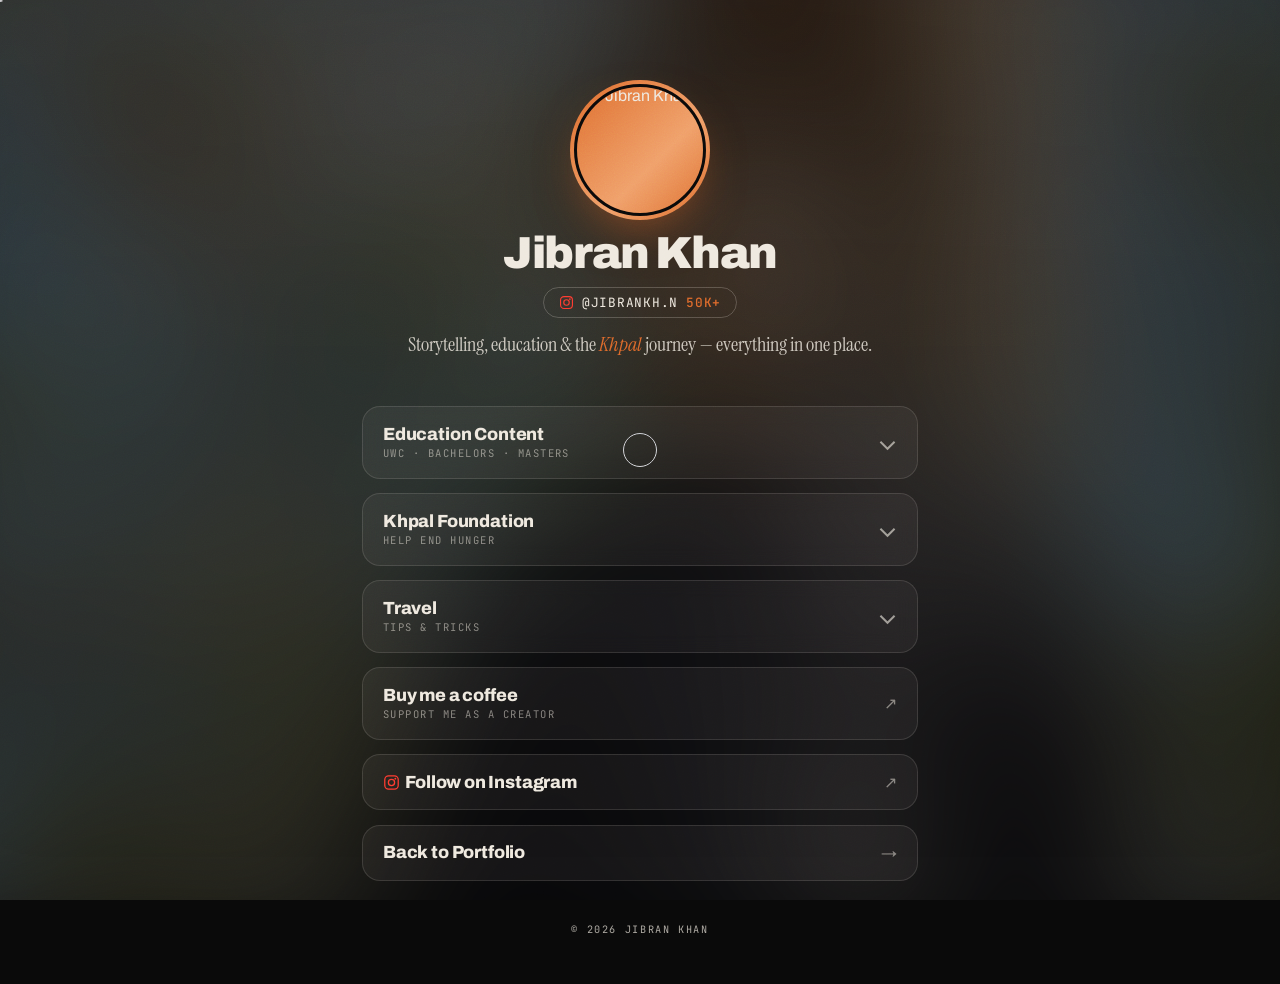
==== hub.html @ 325a93a3 "Revert education thumbnails to previous placeholder images" ====
<!DOCTYPE html>
<html lang="en">
<head>
  <meta charset="UTF-8" />
  <meta name="viewport" content="width=device-width, initial-scale=1.0" />
  <title>Jibran Khan — For Followers</title>
  <meta name="description" content="Jibran Khan — Education content, Khpal Foundation, travel & more. UWC, Road to Bachelors, Road to Masters." />
  <meta property="og:title" content="Jibran Khan — For Followers" />
  <meta property="og:description" content="Education guides, Khpal Foundation & travel — everything in one place." />
  <meta property="og:image" content="images/landing-jk.JPG" />
  <meta property="og:type" content="website" />

  <link rel="preconnect" href="https://fonts.googleapis.com" />
  <link rel="preconnect" href="https://fonts.gstatic.com" crossorigin />
  <link href="https://fonts.googleapis.com/css2?family=Archivo:ital,wght@0,400;0,600;0,800;0,900;1,400&family=Instrument+Serif:ital@0;1&family=JetBrains+Mono:wght@400;500&display=swap" rel="stylesheet" />
  <link rel="stylesheet" href="css/style.css" />
  <link rel="stylesheet" href="css/hub.css?v=5" />
  <script>document.documentElement.classList.add('js');</script>
</head>
<body class="hub-body">

  <!-- Cursor -->
  <div class="cursor" id="cursor"></div>
  <div class="cursor-dot" id="cursorDot"></div>

  <!-- Grain -->
  <div class="grain" aria-hidden="true"></div>

  <!-- SVG defs -->
  <svg width="0" height="0" style="position:absolute" aria-hidden="true">
    <symbol id="ig" viewBox="0 0 24 24">
      <rect x="2.5" y="2.5" width="19" height="19" rx="5.5" fill="none" stroke="currentColor" stroke-width="1.8"/>
      <circle cx="12" cy="12" r="4.4" fill="none" stroke="currentColor" stroke-width="1.8"/>
      <circle cx="17.4" cy="6.6" r="1.3" fill="currentColor"/>
    </symbol>
    <symbol id="play" viewBox="0 0 24 24"><path d="M8 5.5v13l11-6.5z" fill="currentColor"/></symbol>
  </svg>

  <main class="hub">
    <div class="hub__ambient" aria-hidden="true"><img src="images/bg-blur.jpg" alt="" /></div>

    <!-- Hero -->
    <header class="hub__hero">
      <div class="hub__avatar">
        <img src="images/landing-jk.JPG" alt="Jibran Khan" />
      </div>
      <h1 class="hub__name">Jibran Khan</h1>
      <a href="https://instagram.com/jibrankh.n" target="_blank" rel="noopener" class="hub__handle mono" data-cursor="hover">
        <svg class="ig-icon"><use href="#ig"/></svg><span>@jibrankh.n</span><em>50K+</em>
      </a>
      <p class="hub__bio">Storytelling, education &amp; the <em>Khpal</em> journey — everything in one place.</p>
    </header>

    <!-- Link stack -->
    <nav class="hub__stack">

      <!-- ===== Education content ===== -->
      <details class="drop">
        <summary class="drop__head" data-cursor="hover">
          <span class="drop__txt">
            <span class="drop__title">Education Content</span>
            <span class="drop__sub mono">UWC · BACHELORS · MASTERS</span>
          </span>
          <span class="drop__chev" aria-hidden="true"></span>
        </summary>
        <div class="drop__body drop__body--edu">

          <!-- UWC -->
          <section class="edu">
            <div class="edu__head">
              <h2 class="edu__title">UWC</h2>
              <span class="edu__meta mono">2 PARTS · GUIDES</span>
            </div>
            <div class="vidgrid">
              <div class="vidcell">
                <a class="vid" href="https://www.instagram.com/reel/DXOM32TDhwf/" target="_blank" rel="noopener" data-cursor="hover">
                  <img src="images/thumbnails/uwc-1.png" alt="UWC — Part 1" loading="lazy" />
                </a>
                <a class="guide" href="https://docs.google.com/document/d/1DecJHCchgfVJRYCox07flyQ7dnB9rNLbdMj5_YCPIu4/edit" target="_blank" rel="noopener" data-cursor="hover">Read the guide <i aria-hidden="true">↗</i></a>
              </div>
              <div class="vidcell">
                <a class="vid" href="https://www.instagram.com/reel/DXb5HH2jkbR/" target="_blank" rel="noopener" data-cursor="hover">
                  <img src="images/thumbnails/uwc-2.png" alt="UWC — Part 2" loading="lazy" />
                </a>
                <a class="guide" href="https://docs.google.com/document/d/1HOTCfNK-o3dv5gvA166Jd7Br1DoWOuJv-GvWo9TR99k/edit" target="_blank" rel="noopener" data-cursor="hover">Read the guide <i aria-hidden="true">↗</i></a>
              </div>
            </div>
          </section>

          <!-- Road to Bachelors -->
          <section class="edu">
            <div class="edu__head">
              <h2 class="edu__title">Road to Bachelors</h2>
              <a class="guide guide--btn" href="https://docs.google.com/document/d/1YKrkdeISDWRM8Yb64d8vW_jr6S1me3--5SgvgspIZs8/edit" target="_blank" rel="noopener" data-cursor="hover">Read the guide <i aria-hidden="true">↗</i></a>
            </div>
            <div class="vidgrid">
              <div class="vidcell">
                <a class="vid" href="https://www.instagram.com/reel/DW_dYzZkWQs/" target="_blank" rel="noopener" data-cursor="hover">
                  <img src="images/thumbnails/bachelors-1.png" alt="Road to Bachelors — Part 1" loading="lazy" />
                </a>
              </div>
              <div class="vidcell">
                <a class="vid" href="https://www.instagram.com/reel/DXCVBdkEdjG/" target="_blank" rel="noopener" data-cursor="hover">
                  <img src="images/thumbnails/bachelors-2.png" alt="Road to Bachelors — Part 2" loading="lazy" />
                </a>
              </div>
              <div class="vidcell">
                <a class="vid" href="https://www.instagram.com/reel/DXHC42WkQbp/" target="_blank" rel="noopener" data-cursor="hover">
                  <img src="images/thumbnails/bachelors-3.png" alt="Road to Bachelors — Part 3" loading="lazy" />
                </a>
              </div>
              <div class="vidcell">
                <a class="vid" href="https://www.instagram.com/reel/DXHd2uuicUk/" target="_blank" rel="noopener" data-cursor="hover">
                  <img src="images/thumbnails/bachelors-4.png" alt="Road to Bachelors — Part 4" loading="lazy" />
                </a>
              </div>
              <div class="vidcell">
                <a class="vid" href="https://www.instagram.com/reel/DXI2wbTEeXt/" target="_blank" rel="noopener" data-cursor="hover">
                  <img src="images/thumbnails/bachelors-5.png" alt="Road to Bachelors — Part 5" loading="lazy" />
                </a>
              </div>
            </div>
          </section>

          <!-- Road to Masters -->
          <section class="edu">
            <div class="edu__head">
              <h2 class="edu__title">Road to Masters</h2>
              <a class="guide guide--btn" href="https://docs.google.com/document/d/18kIe4hyveStu_sRpXbWLVpSFJSqjLRwXaGpQWWXiTBQ/edit" target="_blank" rel="noopener" data-cursor="hover">Read the guide <i aria-hidden="true">↗</i></a>
            </div>
            <div class="vidgrid">
              <div class="vidcell">
                <a class="vid" href="https://www.instagram.com/reel/DXMoRCDidHz/" target="_blank" rel="noopener" data-cursor="hover">
                  <img src="images/thumbnails/masters-1.png" alt="Road to Masters" loading="lazy" />
                </a>
              </div>
            </div>
          </section>

          <!-- Book a 1:1 (inside education) -->
          <a class="hub__flat hub__flat--book" href="https://calendly.com/jibranakhan" target="_blank" rel="noopener" data-cursor="hover">
            <span class="drop__txt">
              <span class="drop__title">Book a 1:1 call</span>
              <span class="drop__sub mono">STILL STUCK? GET PERSONAL HELP &amp; GUIDANCE</span>
            </span>
            <span class="link__arrow" aria-hidden="true">↗</span>
          </a>

        </div>
      </details>

      <!-- ===== Khpal Foundation ===== -->
      <details class="drop">
        <summary class="drop__head" data-cursor="hover">
          <span class="drop__txt">
            <span class="drop__title">Khpal Foundation</span>
            <span class="drop__sub mono">HELP END HUNGER</span>
          </span>
          <span class="drop__chev" aria-hidden="true"></span>
        </summary>
        <div class="drop__body">
          <p class="drop__note">Help support my cause to <em>end hunger</em>. Khpal Foundation is my non-profit working to put food on the table for families who need it most — every contribution goes further than you think.</p>
          <a class="cta" href="https://khpalfoundation.com/" target="_blank" rel="noopener" data-cursor="hover">
            <span>Support the cause — Donate</span><i aria-hidden="true">↗</i>
          </a>
        </div>
      </details>

      <!-- ===== Travel ===== -->
      <details class="drop">
        <summary class="drop__head" data-cursor="hover">
          <span class="drop__txt">
            <span class="drop__title">Travel</span>
            <span class="drop__sub mono">TIPS &amp; TRICKS</span>
          </span>
          <span class="drop__chev" aria-hidden="true"></span>
        </summary>
        <div class="drop__body">
          <p class="drop__note">My travel tips, tricks &amp; guides from <em>42 / 50</em> states and beyond — how I plan, pack and shoot on the road.</p>
          <a class="link link--soon" href="#" data-cursor="hover">
            <span class="link__t">Travel guides</span>
            <span class="link__d">Coming soon.</span>
            <span class="link__arrow" aria-hidden="true">↗</span>
          </a>
        </div>
      </details>

      <!-- ===== Buy me a coffee ===== -->
      <a class="hub__flat" href="https://buymeacoffee.com/jibranakhan" target="_blank" rel="noopener" data-cursor="hover">
        <span class="drop__txt">
          <span class="drop__title">Buy me a coffee</span>
          <span class="drop__sub mono">SUPPORT ME AS A CREATOR</span>
        </span>
        <span class="link__arrow" aria-hidden="true">↗</span>
      </a>

      <!-- Direct links -->
      <a class="hub__flat" href="https://instagram.com/jibrankh.n" target="_blank" rel="noopener" data-cursor="hover">
        <span class="drop__txt"><span class="drop__title"><svg class="ig-icon ig-icon--inline"><use href="#ig"/></svg> Follow on Instagram</span></span>
        <span class="link__arrow" aria-hidden="true">↗</span>
      </a>
      <a class="hub__flat" href="index.html" data-cursor="hover">
        <span class="drop__txt"><span class="drop__title">Back to Portfolio</span></span>
        <span class="link__arrow" aria-hidden="true">→</span>
      </a>
    </nav>

    <footer class="hub__foot">
      <span class="mono">© 2026 JIBRAN KHAN</span>
    </footer>
  </main>

  <script src="js/hub.js"></script>
</body>
</html>
---- css/style.css ----
/* ============================================================
   Jibran Khan — Editorial Cover (single screen)
   ============================================================ */

:root {
  --cream: #efe9df;
  --ink: #0d0d0d;
  --accent: #dd6a2b;
  --ig: #ff3b30;
  --ease: cubic-bezier(0.16, 1, 0.3, 1);
  --font-display: "Archivo", sans-serif;
  --font-serif: "Instrument Serif", serif;
  --font-mono: "JetBrains Mono", monospace;
}

*,
*::before,
*::after {
  box-sizing: border-box;
  margin: 0;
  padding: 0;
}

html {
  -webkit-font-smoothing: antialiased;
  scroll-behavior: smooth;
}

body {
  background: #0a0a0a;
  color: var(--cream);
  font-family: var(--font-display);
  overflow-x: hidden;
  cursor: none;
}
@media (hover: none) {
  body {
    cursor: auto;
  }
}

img {
  display: block;
}
a {
  color: inherit;
  text-decoration: none;
}
em {
  font-style: italic;
}

/* Instagram glyph */
.ig-icon {
  width: 1.05em;
  height: 1.05em;
  display: inline-block;
  vertical-align: -0.18em;
  color: var(--ig);
}

.mono {
  font-family: var(--font-mono);
  font-size: 0.64rem;
  letter-spacing: 0.16em;
  text-transform: uppercase;
  color: rgba(239, 233, 223, 0.72);
}

/* ================= Grain ================= */
.grain {
  position: fixed;
  inset: 0;
  z-index: 60;
  pointer-events: none;
  opacity: 0.32;
  mix-blend-mode: overlay;
  background-image: url("data:image/svg+xml,%3Csvg xmlns='http://www.w3.org/2000/svg' width='200' height='200'%3E%3Cfilter id='n'%3E%3CfeTurbulence type='fractalNoise' baseFrequency='0.9' numOctaves='3' stitchTiles='stitch'/%3E%3C/filter%3E%3Crect width='100%25' height='100%25' filter='url(%23n)' opacity='0.4'/%3E%3C/svg%3E");
}

/* ================= Cursor ================= */
.cursor,
.cursor-dot {
  position: fixed;
  top: 0;
  left: 0;
  z-index: 70;
  pointer-events: none;
  border-radius: 50%;
  mix-blend-mode: difference;
  transform: translate(-50%, -50%);
}
.cursor {
  width: 34px;
  height: 34px;
  border: 1px solid #fff;
  transition: width 0.35s var(--ease), height 0.35s var(--ease),
    background 0.35s var(--ease);
}
.cursor-dot {
  width: 5px;
  height: 5px;
  background: #fff;
}
.cursor.is-hover {
  width: 64px;
  height: 64px;
  background: #fff;
}
@media (hover: none) {
  .cursor,
  .cursor-dot {
    display: none;
  }
}

/* ================= Top bar ================= */
.topbar {
  position: fixed;
  top: 0;
  left: 0;
  width: 100%;
  z-index: 40;
  display: flex;
  align-items: center;
  justify-content: space-between;
  padding: 1.4rem clamp(1.2rem, 4vw, 3rem);
  color: #f6f1e8;
}
.topbar::before {
  content: "";
  position: absolute;
  inset: 0;
  z-index: -1;
  pointer-events: none;
  background: linear-gradient(180deg, rgba(0, 0, 0, 0.38), rgba(0, 0, 0, 0));
}
.topbar__logo {
  font-family: var(--font-display);
  font-weight: 900;
  font-size: 1.4rem;
  letter-spacing: -0.01em;
  display: flex;
  align-items: baseline;
}
.topbar__logo i {
  font-family: var(--font-mono);
  font-style: normal;
  font-size: 0.6rem;
  margin-left: 0.2rem;
}
.topbar__follow {
  display: flex;
  align-items: center;
  gap: 0.5rem;
  border: 1px solid rgba(255, 255, 255, 0.45);
  padding: 0.5rem 0.9rem;
  border-radius: 100px;
  font-size: 0.78rem;
  font-weight: 600;
}
.topbar__follow em {
  font-family: var(--font-mono);
  font-style: normal;
  font-size: 0.66rem;
  opacity: 0.75;
}

/* ================= Cover ================= */
.cover {
  position: relative;
  width: 100%;
  height: 100svh;
  overflow: hidden;
  background: #0a0a0a;
}

/* ambient blurred backdrop */
.cover__ambient {
  position: absolute;
  inset: 0;
  z-index: 0;
}
.cover__ambient img {
  width: 100%;
  height: 100%;
  object-fit: cover;
  object-position: 50% 40%;
  filter: blur(45px) brightness(0.42) saturate(1.15);
  transform: scale(1.25);
}
.cover__ambient::after {
  content: "";
  position: absolute;
  inset: 0;
  background: radial-gradient(
    ellipse at 50% 55%,
    transparent 30%,
    rgba(0, 0, 0, 0.55) 100%
  );
}

/* stage centers photo + cutout (identical aspect → perfect overlap) */
.cover__stage {
  position: absolute;
  inset: 0;
  z-index: 1;
}
/* scrim: darkens sky/ground behind the type so it stays legible */
.cover__stage::after {
  content: "";
  position: absolute;
  inset: 0;
  z-index: 1;
  pointer-events: none;
  background: linear-gradient(
    180deg,
    rgba(0, 0, 0, 0.34) 0%,
    rgba(0, 0, 0, 0.12) 24%,
    transparent 46%,
    transparent 60%,
    rgba(0, 0, 0, 0.2) 80%,
    rgba(0, 0, 0, 0.42) 100%
  );
}

.cover__photo,
.cover__cutout {
  position: absolute;
  top: 50%;
  left: 50%;
  transform: translate(-50%, -50%);
  height: 100%;
  width: auto;
  max-width: none;
  user-select: none;
  -webkit-user-drag: none;
}
.cover__photo {
  z-index: 1;
  box-shadow: 0 30px 90px -20px rgba(0, 0, 0, 0.7);
}
.cover__cutout {
  z-index: 3;
  pointer-events: none;
  filter: drop-shadow(0 24px 40px rgba(0, 0, 0, 0.5)) contrast(1.03);
}

/* --- Cover entrance: CURTAIN reveal + letter rise (JS-gated).
   Without JS the cover just shows statically. --- */
.js .cover__stage {
  opacity: 0;
}
.cover-in .cover__stage {
  opacity: 1;
}
.cover-in .cover__photo {
  animation: curPhoto 1.6s cubic-bezier(0.16, 1, 0.3, 1) both;
}
@keyframes curPhoto {
  from {
    transform: translate(-50%, -50%) scale(1.15);
  }
  to {
    transform: translate(-50%, -50%) scale(1);
  }
}

/* curtain panels split open */
.cover-curtain {
  position: fixed;
  inset: 0;
  z-index: 55;
  pointer-events: none;
  opacity: 0;
}
.cover-curtain::before,
.cover-curtain::after {
  content: "";
  position: absolute;
  left: 0;
  width: 100%;
  height: 50.5%;
  background: var(--ink);
}
.cover-curtain::before {
  top: 0;
}
.cover-curtain::after {
  bottom: 0;
}
.cover-in .cover-curtain {
  opacity: 1;
}
.cover-in .cover-curtain::before {
  animation: curUp 1.05s cubic-bezier(0.76, 0, 0.24, 1) both 0.1s;
}
.cover-in .cover-curtain::after {
  animation: curDown 1.05s cubic-bezier(0.76, 0, 0.24, 1) both 0.1s;
}
@keyframes curUp {
  to {
    transform: translateY(-101%);
  }
}
@keyframes curDown {
  to {
    transform: translateY(101%);
  }
}

/* name sits BETWEEN photo and cutout → person occludes it */
.cover__name {
  position: absolute;
  inset: 0;
  z-index: 2;
  pointer-events: none;
  text-align: center;
  font-family: var(--font-display);
  font-weight: 900;
  text-transform: uppercase;
  letter-spacing: -0.03em;
  line-height: 0.8;
  color: var(--cream);
}
.cover__name-top,
.cover__name-bottom {
  position: absolute;
  left: 50%;
  transform: translateX(-50%);
  width: 130vw;
  display: block;
}
.cover__name-top {
  top: 14%;
}
.cover__name-bottom {
  bottom: 5%;
}
.cover__word {
  display: block;
  font-size: clamp(4.5rem, 20.5vw, 21rem);
  color: #f6f1e8;
}
/* letters (split by JS) rise from a mask during the entrance */
.cover__word .ltr {
  display: inline-block;
  white-space: pre;
  will-change: transform;
}
.cover-in .cover__word {
  overflow: hidden;
  padding: 0.04em 0;
}
.cover-in .cover__word .ltr {
  transform: translateY(120%);
  animation: ltrRise 0.85s cubic-bezier(0.19, 1, 0.22, 1) both;
}
@keyframes ltrRise {
  to {
    transform: translateY(0);
  }
}

/* corner metadata */
.meta {
  position: absolute;
  z-index: 5;
  display: flex;
  flex-direction: column;
  gap: 0.2rem;
  animation: fadeIn 1.2s var(--ease) both;
  animation-delay: 2.1s;
}
.meta--tl {
  top: 5.2rem;
  left: clamp(1.2rem, 4vw, 3rem);
}
.meta--tr {
  top: 5.2rem;
  right: clamp(1.2rem, 4vw, 3rem);
  text-align: right;
}
.meta--bl {
  bottom: 1.8rem;
  left: clamp(1.2rem, 4vw, 3rem);
}
.meta--br {
  bottom: 1.8rem;
  right: clamp(1.2rem, 4vw, 3rem);
  text-align: right;
}
@keyframes fadeIn {
  from {
    opacity: 0;
  }
  to {
    opacity: 1;
  }
}

.meta__ig {
  display: inline-flex;
  align-items: center;
  gap: 0.45rem;
  color: rgba(239, 233, 223, 0.85);
}
.meta__ig .ig-icon {
  width: 0.95rem;
  height: 0.95rem;
}
.meta__ig:hover {
  color: #fff;
}

/* scroll cue */
.cover__scroll {
  position: absolute;
  z-index: 6;
  bottom: 1.6rem;
  left: 50%;
  transform: translateX(-50%);
  display: flex;
  flex-direction: column;
  align-items: center;
  gap: 0.5rem;
  color: var(--cream);
  animation: fadeIn 1.2s var(--ease) both;
  animation-delay: 2.3s;
}
.cover__scroll i {
  width: 1px;
  height: 32px;
  background: rgba(239, 233, 223, 0.6);
  position: relative;
  overflow: hidden;
}
.cover__scroll i::after {
  content: "";
  position: absolute;
  inset: 0;
  background: var(--cream);
  animation: scrollCue 1.8s var(--ease) infinite;
}
@keyframes scrollCue {
  0% {
    transform: translateY(-100%);
  }
  50%,
  100% {
    transform: translateY(100%);
  }
}

/* segmented pill → follower hub */
.hubpill {
  position: absolute;
  z-index: 6;
  bottom: 5.4rem;
  left: 50%;
  transform: translateX(-50%);
  display: inline-flex;
  align-items: stretch;
  padding: 5px;
  gap: 5px;
  border-radius: 999px;
  background: rgba(13, 13, 13, 0.4);
  border: 1px solid rgba(239, 233, 223, 0.16);
  backdrop-filter: blur(14px);
  -webkit-backdrop-filter: blur(14px);
  box-shadow: 0 18px 40px -16px rgba(0, 0, 0, 0.7);
  color: var(--cream);
  animation: fadeIn 1.2s var(--ease) both;
  animation-delay: 2.1s;
  white-space: nowrap;
}
.hubpill__seg {
  display: inline-flex;
  align-items: center;
  gap: 0.5rem;
  padding: 0.55rem 1.05rem;
  border-radius: 999px;
  font-size: 0.82rem;
  letter-spacing: 0.02em;
}
.hubpill__seg--label {
  color: rgba(239, 233, 223, 0.62);
  font-size: 0.68rem;
  letter-spacing: 0.14em;
}
.hubpill__seg--cta {
  background: var(--accent);
  color: #120a05;
  font-family: var(--font-display);
  font-weight: 800;
  transition: background 0.3s var(--ease), transform 0.3s var(--ease);
}
.hubpill__seg--cta i {
  font-style: normal;
  font-size: 0.95em;
  transition: transform 0.3s var(--ease);
}
.hubpill:hover .hubpill__seg--cta {
  background: #eb7d3d;
}
.hubpill:hover .hubpill__seg--cta i {
  transform: translate(2px, -2px);
}
@media (max-width: 520px) {
  .hubpill {
    bottom: 5rem;
  }
  .hubpill__seg--label {
    display: none;
  }
}

/* ================= Below-fold: light editorial ================= */
.pillars,
.gallery,
.brands {
  background: var(--cream);
  color: var(--ink);
}

/* Content pillars */
.pillars {
  padding: clamp(4rem, 10vw, 8rem) clamp(1.2rem, 4vw, 3rem)
    clamp(2rem, 5vw, 4rem);
}
.pillars__label {
  margin-bottom: 1.5rem;
}
.pillars__label .mono {
  color: #6b6459;
}
.pillars__list {
  list-style: none;
}
.pillars__list li {
  display: grid;
  grid-template-columns: auto 1fr auto;
  align-items: center;
  gap: 1.5rem;
  padding: clamp(1.1rem, 3vw, 2.2rem) 0;
  border-top: 1px solid rgba(13, 13, 13, 0.14);
  position: relative;
  transition: padding-left 0.5s var(--ease);
  overflow: hidden;
}
.pillars__list li:last-child {
  border-bottom: 1px solid rgba(13, 13, 13, 0.14);
}
.pillars__list li::before {
  content: "";
  position: absolute;
  inset: 0;
  background: var(--ink);
  transform: scaleY(0);
  transform-origin: bottom;
  transition: transform 0.5s var(--ease);
  z-index: 0;
}
.pillars__list li > * {
  position: relative;
  z-index: 1;
  transition: color 0.4s var(--ease);
}
.p-idx {
  color: #6b6459;
}
.p-name {
  font-family: var(--font-display);
  font-weight: 900;
  text-transform: uppercase;
  font-size: clamp(1.8rem, 6vw, 4.2rem);
  line-height: 1;
  letter-spacing: -0.02em;
}
.p-desc {
  text-align: right;
  color: #6b6459;
}
.pillars__list li:hover {
  padding-left: 1.4rem;
}
.pillars__list li:hover::before {
  transform: scaleY(1);
}
.pillars__list li:hover > * {
  color: var(--cream);
}
@media (max-width: 620px) {
  .pillars__list li {
    grid-template-columns: auto 1fr;
  }
  .p-desc {
    display: none;
  }
}

/* ticker */
.ticker {
  background: var(--ink);
  color: var(--cream);
  overflow: hidden;
  padding: 1rem 0;
  border-top: 1px solid rgba(239, 233, 223, 0.1);
}
.ticker__track {
  display: flex;
  width: max-content;
  will-change: transform;
}
.ticker__track span {
  font-family: var(--font-display);
  font-weight: 900;
  text-transform: uppercase;
  font-size: clamp(1.6rem, 4vw, 3rem);
  white-space: nowrap;
  padding-right: 0.5rem;
  letter-spacing: -0.01em;
}
.ticker__track b {
  color: var(--accent);
  font-weight: 400;
  padding: 0 0.4rem;
}

/* 3D tornado card stream */
.stream {
  position: relative;
  height: 120vh;
  background: radial-gradient(
    ellipse at 50% 35%,
    #1b1a17 0%,
    #0d0d0d 60%,
    #080808 100%
  );
}
.stream__pin {
  position: sticky;
  top: 0;
  height: 100vh;
  overflow: hidden;
}
.stream__head {
  position: absolute;
  top: clamp(4.5rem, 9vw, 7rem);
  left: clamp(1.2rem, 4vw, 3rem);
  z-index: 3;
  display: flex;
  flex-direction: column;
  gap: 0.8rem;
}
.stream__head .mono {
  color: rgba(239, 233, 223, 0.6);
}
.stream__title {
  font-family: var(--font-display);
  font-weight: 900;
  text-transform: uppercase;
  color: var(--cream);
  font-size: clamp(2.4rem, 7vw, 6rem);
  line-height: 0.9;
  letter-spacing: -0.02em;
}
.stream__title em {
  font-family: var(--font-serif);
  font-weight: 400;
  text-transform: none;
  color: var(--accent);
}

.stream__scene {
  position: absolute;
  inset: 0;
  perspective: 1500px;
  perspective-origin: 50% 46%;
  display: grid;
  place-items: center;
}
.stream__helix {
  position: relative;
  width: 0;
  height: 0;
  transform-style: preserve-3d;
  transform: rotateX(-7deg);
  will-change: transform;
}
.stream__card {
  position: absolute;
  width: 184px;
  height: 248px;
  margin: -124px 0 0 -92px;
  border-radius: 5px;
  overflow: hidden;
  transform-style: preserve-3d;
  backface-visibility: hidden;
  box-shadow: 0 30px 60px rgba(0, 0, 0, 0.55);
  will-change: transform, opacity;
  border: 1px solid rgba(255, 255, 255, 0.08);
}
.stream__card {
  text-decoration: none;
  cursor: none;
}
.stream__card img {
  width: 100%;
  height: 100%;
  object-fit: cover;
  pointer-events: none;
}
.stream__card::after {
  content: "";
  position: absolute;
  inset: 0;
  background: linear-gradient(
    180deg,
    rgba(0, 0, 0, 0) 55%,
    rgba(0, 0, 0, 0.35) 100%
  );
}

/* play badge on reel cards → links to Instagram */
.stream__play {
  position: absolute;
  top: 50%;
  left: 50%;
  transform: translate(-50%, -50%) scale(0.92);
  width: 52px;
  height: 52px;
  border-radius: 50%;
  display: grid;
  place-items: center;
  z-index: 2;
  background: rgba(0, 0, 0, 0.4);
  border: 1px solid rgba(255, 255, 255, 0.7);
  color: #fff;
  font-size: 0.95rem;
  padding-left: 3px;
  backdrop-filter: blur(3px);
  transition: background 0.35s var(--ease), transform 0.35s var(--ease),
    color 0.35s var(--ease), border-color 0.35s var(--ease);
}
.stream__card--reel:hover .stream__play {
  background: var(--accent);
  border-color: var(--accent);
  color: #111;
  transform: translate(-50%, -50%) scale(1.1);
}
.stream__card--reel::before {
  content: "REEL";
  position: absolute;
  top: 8px;
  left: 8px;
  z-index: 2;
  font-family: var(--font-mono);
  font-size: 0.5rem;
  letter-spacing: 0.12em;
  color: #fff;
  background: rgba(0, 0, 0, 0.45);
  padding: 0.18rem 0.35rem;
  border-radius: 3px;
}

.stream__hint {
  position: absolute;
  bottom: 1.8rem;
  left: 50%;
  transform: translateX(-50%);
  z-index: 3;
  color: rgba(239, 233, 223, 0.55);
  text-align: center;
}

@media (max-width: 640px) {
  .stream__card {
    width: 132px;
    height: 178px;
    margin: -89px 0 0 -66px;
  }
  .stream__title {
    font-size: clamp(2rem, 10vw, 3rem);
  }
}

/* stats */
.stats {
  background: var(--cream);
  color: var(--ink);
  text-align: center;
  padding: clamp(4rem, 9vw, 7rem) clamp(1.2rem, 4vw, 3rem);
}
.stats__loc {
  display: inline-flex;
  align-items: center;
  gap: 1rem;
  margin-bottom: 2.6rem;
}
.pin {
  width: 54px;
  height: 54px;
  background: var(--accent);
  flex: none;
  border-radius: 50% 50% 50% 0;
  transform: translateY(0) rotate(-45deg);
  display: grid;
  place-items: center;
  box-shadow: 0 14px 26px -6px rgba(221, 106, 43, 0.55);
  animation: pinBob 2.6s ease-in-out infinite;
}
.pin span {
  transform: rotate(45deg);
  font-size: 1.55rem;
  line-height: 1;
}
@keyframes pinBob {
  0%,
  100% {
    transform: translateY(0) rotate(-45deg);
  }
  50% {
    transform: translateY(-9px) rotate(-45deg);
  }
}
.stats__loc-txt {
  text-align: left;
  display: flex;
  flex-direction: column;
  gap: 0.1rem;
}
.stats__loc-txt .mono {
  color: #6b6459;
}
.stats__loc-txt strong {
  font-family: var(--font-display);
  font-weight: 800;
  font-size: 1.35rem;
  letter-spacing: -0.01em;
}
.stats__label {
  display: block;
  color: #6b6459 !important;
  margin-bottom: 2.2rem;
}
.stats__grid {
  display: grid;
  grid-template-columns: repeat(4, 1fr);
  gap: 1.5rem;
  max-width: 1100px;
  margin: 0 auto;
}
.stat__num {
  font-family: var(--font-display);
  font-weight: 900;
  letter-spacing: -0.02em;
  font-size: clamp(2.4rem, 6vw, 5rem);
  line-height: 0.9;
}
.stat__cap {
  color: #6b6459;
  margin-top: 0.6rem;
}
@media (max-width: 700px) {
  .stats__grid {
    grid-template-columns: 1fr 1fr;
    gap: 2.4rem 1rem;
  }
}

/* ===== Audience / Demographics ===== */
.demo {
  background: var(--cream);
  color: var(--ink);
  padding: 0 clamp(1.2rem, 4vw, 3rem) clamp(4rem, 9vw, 7rem);
  text-align: center;
}
.demo__label {
  display: block;
  color: #6b6459 !important;
  margin-bottom: 0.9rem;
}
.demo__title {
  font-family: var(--font-display);
  font-weight: 900;
  letter-spacing: -0.03em;
  font-size: clamp(2.2rem, 6vw, 4rem);
  line-height: 0.95;
  margin-bottom: clamp(2.4rem, 5vw, 3.4rem);
}
.demo__title em {
  font-family: var(--font-serif);
  font-style: italic;
  font-weight: 400;
  color: var(--accent);
}
.demo__grid {
  display: grid;
  grid-template-columns: repeat(3, 1fr);
  gap: 1.4rem;
  max-width: 1100px;
  margin: 0 auto;
  text-align: left;
}
.demo__card {
  background: rgba(13, 13, 13, 0.03);
  border: 1px solid rgba(13, 13, 13, 0.1);
  border-radius: 18px;
  padding: clamp(1.4rem, 2.4vw, 2rem);
  display: flex;
  flex-direction: column;
  gap: 1.4rem;
}
.demo__k {
  color: #6b6459;
  font-size: 0.72rem;
  letter-spacing: 0.12em;
}

/* gender split */
.split {
  display: flex;
  flex-direction: column;
  gap: 1rem;
  justify-content: center;
  flex: 1;
}
.split__bar {
  display: flex;
  height: 16px;
  border-radius: 999px;
  overflow: hidden;
  background: rgba(13, 13, 13, 0.08);
}
.split__seg {
  height: 100%;
  width: 0;
  transition: width 1.1s var(--ease);
}
.reveal.in .split__seg {
  width: var(--w);
}
.split__seg--men {
  background: var(--accent);
}
.split__seg--women {
  background: var(--ink);
}
.split__legend {
  display: flex;
  flex-wrap: wrap;
  gap: 0.4rem 1.4rem;
  font-family: var(--font-display);
  font-weight: 600;
  font-size: 0.95rem;
}
.split__item {
  display: inline-flex;
  align-items: center;
  gap: 0.5rem;
}
.split__item b {
  font-weight: 800;
}
.dot {
  width: 11px;
  height: 11px;
  border-radius: 50%;
  flex: none;
}
.dot--men {
  background: var(--accent);
}
.dot--women {
  background: var(--ink);
}

/* age ranges */
.ages {
  list-style: none;
  display: flex;
  flex-direction: column;
  gap: 1.05rem;
  flex: 1;
  justify-content: center;
}
.ages__row {
  display: grid;
  grid-template-columns: 46px 1fr auto;
  align-items: center;
  gap: 0.7rem;
}
.ages__lab {
  font-family: var(--font-display);
  font-weight: 700;
  font-size: 0.9rem;
}
.ages__track {
  height: 9px;
  border-radius: 999px;
  background: rgba(13, 13, 13, 0.08);
  overflow: hidden;
}
.ages__fill {
  display: block;
  height: 100%;
  width: 0;
  background: var(--accent);
  border-radius: 999px;
  transition: width 1.1s var(--ease);
}
.reveal.in .ages__fill {
  width: var(--v);
}
.ages__pct {
  font-size: 0.78rem;
  color: #6b6459;
}

/* top countries */
.geo {
  list-style: none;
  display: flex;
  flex-direction: column;
  flex: 1;
  justify-content: center;
}
.geo__row {
  display: flex;
  align-items: center;
  gap: 0.85rem;
  padding: 0.75rem 0;
  border-bottom: 1px solid rgba(13, 13, 13, 0.09);
}
.geo__row:last-child {
  border-bottom: 0;
}
.geo__flag {
  font-size: 1.5rem;
  line-height: 1;
}
.geo__name {
  font-family: var(--font-display);
  font-weight: 700;
  font-size: 1.05rem;
  flex: 1;
}
.geo__rank {
  font-size: 0.75rem;
  color: #6b6459;
}
@media (max-width: 860px) {
  .demo__grid {
    grid-template-columns: 1fr;
    max-width: 460px;
  }
}

/* brands */
.brands {
  padding: clamp(3.5rem, 8vw, 6rem) clamp(1.2rem, 4vw, 3rem);
  border-top: 1px solid rgba(13, 13, 13, 0.12);
  text-align: center;
}
.brands__label {
  color: #6b6459 !important;
}
.brands__marquee {
  overflow: hidden;
  width: 100%;
  margin: 1.8rem 0 1.4rem;
  -webkit-mask-image: linear-gradient(
    90deg,
    transparent,
    #000 9%,
    #000 91%,
    transparent
  );
  mask-image: linear-gradient(
    90deg,
    transparent,
    #000 9%,
    #000 91%,
    transparent
  );
}
.brands__track {
  display: inline-flex;
  white-space: nowrap;
  will-change: transform;
  animation: brandScroll 20s linear infinite;
}
.brands__set {
  display: inline-flex;
  align-items: center;
  gap: clamp(1rem, 3vw, 2.2rem);
  padding-right: clamp(1rem, 3vw, 2.2rem);
}
@keyframes brandScroll {
  to {
    transform: translateX(-50%);
  }
}
.brand {
  font-family: var(--font-display);
  font-weight: 800;
  letter-spacing: -0.01em;
  font-size: clamp(1.6rem, 3.6vw, 2.8rem);
  color: var(--ink);
  white-space: nowrap;
}
.brand-dot {
  color: var(--accent);
  font-size: clamp(0.8rem, 1.4vw, 1.1rem);
}
.brands__note {
  max-width: 40ch;
  margin: 0 auto;
  color: #4a463e;
  font-size: 1.05rem;
  line-height: 1.55;
}

/* footer */
.foot {
  background: var(--ink);
  color: var(--cream);
  text-align: center;
  padding: clamp(4rem, 10vw, 9rem) clamp(1.2rem, 4vw, 3rem) 2rem;
}
.foot__label {
  color: rgba(239, 233, 223, 0.5) !important;
}
.foot__mail {
  display: inline-block;
  margin: 1.6rem 0 3.5rem;
}
.foot__mail span {
  display: block;
  font-family: var(--font-display);
  font-weight: 900;
  text-transform: uppercase;
  font-size: clamp(2.3rem, 8.5vw, 7rem);
  line-height: 0.9;
  letter-spacing: -0.02em;
}
.foot__mail span em {
  font-family: var(--font-serif);
  font-weight: 400;
  text-transform: none;
  color: var(--accent);
}
.foot__row {
  display: flex;
  align-items: center;
  justify-content: center;
  flex-wrap: wrap;
  gap: 0.55rem 1.1rem;
  padding: 1.8rem 0;
  border-top: 1px solid rgba(239, 233, 223, 0.15);
}
.foot__reach {
  color: var(--accent) !important;
  font-weight: 500;
}
.foot__sep {
  color: rgba(239, 233, 223, 0.35);
}
.foot__row a {
  font-size: 1.05rem;
  font-weight: 600;
  color: var(--cream);
}
.foot__row a:hover {
  color: var(--accent);
}
.foot__ig {
  display: inline-flex;
  align-items: center;
  gap: 0.5rem;
}
.foot__base {
  display: flex;
  justify-content: space-between;
  flex-wrap: wrap;
  gap: 0.5rem;
  padding-top: 1.5rem;
}
.foot__base .mono {
  color: rgba(239, 233, 223, 0.5);
}
.foot__tags {
  color: rgba(239, 233, 223, 0.9) !important;
}

/* collaborate seal: rotating ring + handshake */
.seal {
  position: relative;
  width: 150px;
  height: 150px;
  margin: 1.5rem auto 3rem;
  color: var(--cream);
}
.seal__ring {
  position: absolute;
  inset: 0;
  width: 100%;
  height: 100%;
  animation: sealSpin 18s linear infinite;
}
.seal__ring text {
  font-family: var(--font-mono);
  font-size: 9px;
  letter-spacing: 2px;
  fill: rgba(239, 233, 223, 0.75);
  text-transform: uppercase;
}
.seal__hand {
  position: absolute;
  top: 50%;
  left: 50%;
  width: 46px;
  height: 46px;
  transform: translate(-50%, -50%);
  color: var(--accent);
}
@keyframes sealSpin {
  to {
    transform: rotate(360deg);
  }
}

/* reveal */
.reveal {
  opacity: 0;
  transform: translateY(38px);
  transition: opacity 1s var(--ease), transform 1s var(--ease);
}
.reveal.in {
  opacity: 1;
  transform: none;
}

@media (max-width: 620px) {
  .meta--tl,
  .meta--tr {
    top: 4.6rem;
  }
  .meta .mono {
    font-size: 0.56rem;
  }
  /* On narrow screens the subject fills the width and hides the name,
     so bring the name in front and enlarge it for a bold, readable cover. */
  .cover__name {
    z-index: auto;
  } /* let the words interleave with the photo */
  .cover__photo,
  .cover__cutout {
    left: 41%;
  } /* nudge the subject to the left */
  .cover__name-top,
  .cover__name-bottom {
    width: 100vw;
  } /* keep full word on screen */
  .cover__name-top {
    top: 12%;
    z-index: 4;
  } /* JIBRAN a little down, in front */
  .cover__name-bottom {
    bottom: 16%;
    z-index: 2;
  } /* KHAN a little up, behind the subject */
  .cover__word {
    font-size: clamp(3.2rem, 19vw, 8rem);
  }
}
.cover__word {
  font-size: clamp(3.2rem, 19vw, 8rem);
}

/* Make KHAN larger */
.cover__name-bottom .cover__word {
  font-size: clamp(4rem, 28vw, 10rem);
}
.cover__name-bottom {
  bottom: 20%; /* Was 12% */
  z-index: 2;
}

/* JIBRAN - move down */
.cover__name-top {
  top: 16%; /* Was 12% */
  z-index: 4;
}

/* KHAN - move up */
.cover__name-bottom {
  bottom: 24%; /* Was 20% */
  z-index: 2;
}

@media (prefers-reduced-motion: reduce) {
  * {
    animation: none !important;
    transition: none !important;
  }
  .reveal {
    opacity: 1;
    transform: none;
  }
  /* keep the cover visible if entrance animations are disabled */
  .cover-curtain {
    display: none !important;
  }
  .cover-in .cover__word .ltr {
    transform: none !important;
  }
  .cover-in .cover__word {
    overflow: visible !important;
  }
}
---- css/hub.css ----
/* ============================================================
   Jibran Khan — Follower Hub (link-in-bio)
   Reuses tokens, grain & cursor from style.css
   ============================================================ */

.hub-body {
  background: #0a0a0a;
  color: var(--cream);
  min-height: 100vh;
}

.hub {
  position: relative;
  max-width: 620px;
  margin: 0 auto;
  padding: clamp(3rem, 8vw, 5rem) clamp(1.2rem, 5vw, 2rem) 3rem;
  overflow: hidden;
}

/* ambient backdrop */
.hub__ambient {
  position: fixed;
  inset: 0;
  z-index: -1;
  overflow: hidden;
}
.hub__ambient img {
  width: 120%;
  height: 120%;
  object-fit: cover;
  margin: -10% 0 0 -10%;
  filter: blur(70px) saturate(1.1) brightness(0.5);
  opacity: 0.55;
}
.hub::before {
  content: "";
  position: fixed;
  inset: 0;
  z-index: -1;
  background: radial-gradient(120% 90% at 50% 0%, rgba(221, 106, 43, 0.14), transparent 55%),
    linear-gradient(180deg, rgba(10, 10, 10, 0.2), #0a0a0a 78%);
}

/* ---------- Hero ---------- */
.hub__hero {
  text-align: center;
  display: flex;
  flex-direction: column;
  align-items: center;
  gap: 0.75rem;
  margin-bottom: clamp(2rem, 5vw, 3rem);
}
.hub__avatar {
  width: clamp(110px, 30vw, 140px);
  height: clamp(110px, 30vw, 140px);
  border-radius: 50%;
  padding: 4px;
  background: linear-gradient(135deg, var(--accent), #f0a06a 60%, var(--accent));
  box-shadow: 0 20px 50px -18px rgba(221, 106, 43, 0.6);
}
.hub__avatar img {
  width: 100%;
  height: 100%;
  border-radius: 50%;
  object-fit: cover;
  border: 3px solid #0a0a0a;
}
.hub__name {
  font-family: var(--font-display);
  font-weight: 900;
  letter-spacing: -0.03em;
  font-size: clamp(2rem, 8vw, 2.8rem);
  line-height: 0.95;
}
.hub__handle {
  display: inline-flex;
  align-items: center;
  gap: 0.5rem;
  color: var(--cream);
  text-decoration: none;
  font-size: 0.8rem;
  letter-spacing: 0.06em;
  padding: 0.4rem 0.9rem;
  border: 1px solid rgba(239, 233, 223, 0.22);
  border-radius: 999px;
  transition: border-color 0.3s var(--ease), background 0.3s var(--ease);
}
.hub__handle:hover {
  border-color: var(--accent);
  background: rgba(221, 106, 43, 0.12);
}
.hub__handle .ig-icon {
  width: 15px;
  height: 15px;
}
.hub__handle em {
  font-style: normal;
  color: var(--accent);
  font-weight: 500;
}
.hub__bio {
  font-family: var(--font-serif);
  font-size: clamp(1.05rem, 3.4vw, 1.25rem);
  line-height: 1.4;
  color: rgba(239, 233, 223, 0.82);
  max-width: 24em;
}
.hub__bio em {
  font-style: italic;
  color: var(--accent);
}

/* ---------- Link stack ---------- */
.hub__stack {
  display: flex;
  flex-direction: column;
  gap: 0.9rem;
}

/* dropdown card */
.drop {
  background: rgba(239, 233, 223, 0.05);
  border: 1px solid rgba(239, 233, 223, 0.13);
  border-radius: 18px;
  backdrop-filter: blur(10px);
  overflow: hidden;
  transition: border-color 0.3s var(--ease), background 0.3s var(--ease);
}
.drop:hover {
  border-color: rgba(239, 233, 223, 0.28);
}

.drop__head,
.hub__flat {
  display: flex;
  align-items: center;
  gap: 1rem;
  padding: 1.1rem 1.25rem;
  cursor: pointer;
  list-style: none;
  text-decoration: none;
  color: var(--cream);
}
.drop__head::-webkit-details-marker {
  display: none;
}
.drop__ico {
  width: 40px;
  height: 40px;
  flex: none;
  display: grid;
  place-items: center;
  font-size: 1.3rem;
  border-radius: 12px;
  background: rgba(239, 233, 223, 0.08);
}
.drop__ico .ig-icon {
  width: 20px;
  height: 20px;
}
.drop__txt {
  flex: 1;
  display: flex;
  flex-direction: column;
  gap: 0.15rem;
}
.drop__title {
  font-family: var(--font-display);
  font-weight: 800;
  font-size: 1.1rem;
  letter-spacing: -0.01em;
}
.drop__sub {
  font-size: 0.66rem;
  letter-spacing: 0.14em;
  color: rgba(239, 233, 223, 0.5);
}
.drop__chev {
  width: 11px;
  height: 11px;
  flex: none;
  border-right: 2px solid rgba(239, 233, 223, 0.6);
  border-bottom: 2px solid rgba(239, 233, 223, 0.6);
  transform: rotate(45deg);
  transition: transform 0.35s var(--ease);
  margin-right: 4px;
}
.drop[open] .drop__chev {
  transform: rotate(-135deg);
}

.drop__body {
  padding: 0 0.75rem 0.75rem;
  display: flex;
  flex-direction: column;
  gap: 0.4rem;
  animation: dropOpen 0.4s var(--ease);
}
@keyframes dropOpen {
  from {
    opacity: 0;
    transform: translateY(-6px);
  }
}
.drop__note {
  font-family: var(--font-serif);
  font-size: 1.02rem;
  line-height: 1.4;
  color: rgba(239, 233, 223, 0.78);
  padding: 0.4rem 0.5rem 0.6rem;
}
.drop__note em {
  font-style: italic;
  color: var(--accent);
}

/* inner links */
.link {
  display: grid;
  grid-template-columns: 26px 1fr auto;
  grid-template-rows: auto auto;
  column-gap: 0.7rem;
  align-items: center;
  padding: 0.75rem 0.85rem;
  border-radius: 12px;
  text-decoration: none;
  color: var(--cream);
  background: rgba(239, 233, 223, 0.02);
  transition: background 0.25s var(--ease), transform 0.25s var(--ease);
}
.link:hover {
  background: rgba(239, 233, 223, 0.09);
  transform: translateX(4px);
}
.link__k {
  grid-row: 1 / 3;
  color: var(--accent);
  font-size: 0.85rem;
  text-align: center;
}
.link__t {
  font-family: var(--font-display);
  font-weight: 700;
  font-size: 1rem;
}
.link__d {
  grid-column: 2;
  font-size: 0.82rem;
  color: rgba(239, 233, 223, 0.55);
  line-height: 1.35;
}
.link__arrow {
  grid-row: 1 / 3;
  grid-column: 3;
  color: rgba(239, 233, 223, 0.5);
  font-size: 1rem;
  transition: color 0.25s var(--ease);
}
.link:hover .link__arrow {
  color: var(--accent);
}

/* flat single-row links */
.hub__flat {
  background: rgba(239, 233, 223, 0.05);
  border: 1px solid rgba(239, 233, 223, 0.13);
  border-radius: 18px;
  transition: border-color 0.3s var(--ease), background 0.3s var(--ease);
}
.hub__flat:hover {
  border-color: rgba(239, 233, 223, 0.28);
  background: rgba(239, 233, 223, 0.08);
}
.hub__flat .link__arrow {
  grid-row: auto;
  color: rgba(239, 233, 223, 0.5);
}
.hub__flat:hover .link__arrow {
  color: var(--accent);
}

/* ---------- Education groups + video thumbnails ---------- */
.drop__body--edu {
  gap: 1.7rem;
  padding-bottom: 1rem;
}
.edu {
  display: flex;
  flex-direction: column;
  gap: 0.85rem;
}
.edu__head {
  display: flex;
  align-items: center;
  justify-content: space-between;
  gap: 1rem;
  padding: 0 0.3rem 0.55rem;
  border-bottom: 1px solid rgba(239, 233, 223, 0.1);
}
.edu__title {
  font-family: var(--font-display);
  font-weight: 800;
  font-size: 1.08rem;
  letter-spacing: -0.01em;
}
.edu__meta {
  font-size: 0.64rem;
  letter-spacing: 0.14em;
  color: rgba(239, 233, 223, 0.5);
}

.vidgrid {
  display: flex;
  flex-wrap: wrap;
  gap: 0.7rem;
}
.vidcell {
  flex: 0 0 calc((100% - 3 * 0.7rem) / 4);
  max-width: calc((100% - 3 * 0.7rem) / 4);
  min-width: 0;
  display: flex;
  flex-direction: column;
  gap: 0.45rem;
}
@media (max-width: 480px) {
  .vidcell {
    flex: 0 0 calc((100% - 0.7rem) / 2);
    max-width: calc((100% - 0.7rem) / 2);
  }
}
.vid {
  position: relative;
  display: block;
  border-radius: 14px;
  overflow: hidden;
  border: 1px solid rgba(239, 233, 223, 0.12);
  background: #120e0c;
  transition: transform 0.3s var(--ease), border-color 0.3s var(--ease),
    box-shadow 0.3s var(--ease);
}
/* the real 3:4 image defines the tile height in normal flow (rock-solid everywhere) */
.vid img {
  display: block;
  width: 100%;
  height: auto;
  transition: transform 0.45s var(--ease);
}
.vid:hover {
  transform: translateY(-3px);
  border-color: var(--accent);
  box-shadow: 0 16px 34px -14px rgba(221, 106, 43, 0.6);
}
.vid:hover img {
  transform: scale(1.04);
}

/* guide (doc) links */
.guide {
  font-family: var(--font-mono);
  font-size: 0.72rem;
  letter-spacing: 0.03em;
  color: var(--accent);
  text-decoration: none;
  display: inline-flex;
  align-items: center;
  gap: 0.35rem;
  align-self: flex-start;
}
.guide i {
  font-style: normal;
  transition: transform 0.25s var(--ease);
}
.guide:hover i {
  transform: translate(2px, -2px);
}
.guide--btn {
  padding: 0.42rem 0.85rem;
  border: 1px solid rgba(221, 106, 43, 0.4);
  border-radius: 999px;
  flex: none;
}
.guide--btn:hover {
  background: rgba(221, 106, 43, 0.12);
}

/* donate CTA */
.cta {
  display: flex;
  align-items: center;
  justify-content: space-between;
  gap: 1rem;
  margin: 0.4rem 0.3rem 0.2rem;
  padding: 0.95rem 1.15rem;
  border-radius: 14px;
  background: var(--accent);
  color: #120a05;
  text-decoration: none;
  font-family: var(--font-display);
  font-weight: 800;
  transition: background 0.3s var(--ease), transform 0.3s var(--ease);
}
.cta:hover {
  background: #eb7d3d;
  transform: translateY(-2px);
}
.cta i {
  font-style: normal;
}

/* travel "coming soon" link — 2-col layout (no number) */
.link--soon {
  grid-template-columns: 1fr auto;
  opacity: 0.78;
}
.link--soon .link__t,
.link--soon .link__d {
  grid-column: 1;
}
.link--soon .link__arrow {
  grid-column: 2;
}

/* book a 1:1 — prominent solid CTA */
.hub__flat--book {
  background: var(--accent);
  border-color: var(--accent);
}
.hub__flat--book:hover {
  background: #eb7d3d;
  border-color: #eb7d3d;
}
.hub__flat--book .drop__title {
  color: #140b06;
}
.hub__flat--book .drop__sub {
  color: rgba(20, 11, 6, 0.72);
}
.hub__flat--book .link__arrow {
  color: rgba(20, 11, 6, 0.75);
}
.hub__flat--book:hover .link__arrow {
  color: #140b06;
}
/* clear divider between the education sections and the Book a 1:1 CTA */
.drop__body--edu .hub__flat--book {
  position: relative;
  margin-top: 1rem;
}
.drop__body--edu .hub__flat--book::before {
  content: "";
  position: absolute;
  left: 0.2rem;
  right: 0.2rem;
  top: -1.35rem;
  height: 1px;
  background: rgba(239, 233, 223, 0.28);
}

/* inline instagram glyph inside a title */
.ig-icon--inline {
  width: 17px;
  height: 17px;
  vertical-align: -3px;
  margin-right: 0.15rem;
}

/* footer */
.hub__foot {
  text-align: center;
  margin-top: 2.6rem;
  color: rgba(239, 233, 223, 0.4);
  font-size: 0.7rem;
  letter-spacing: 0.1em;
}
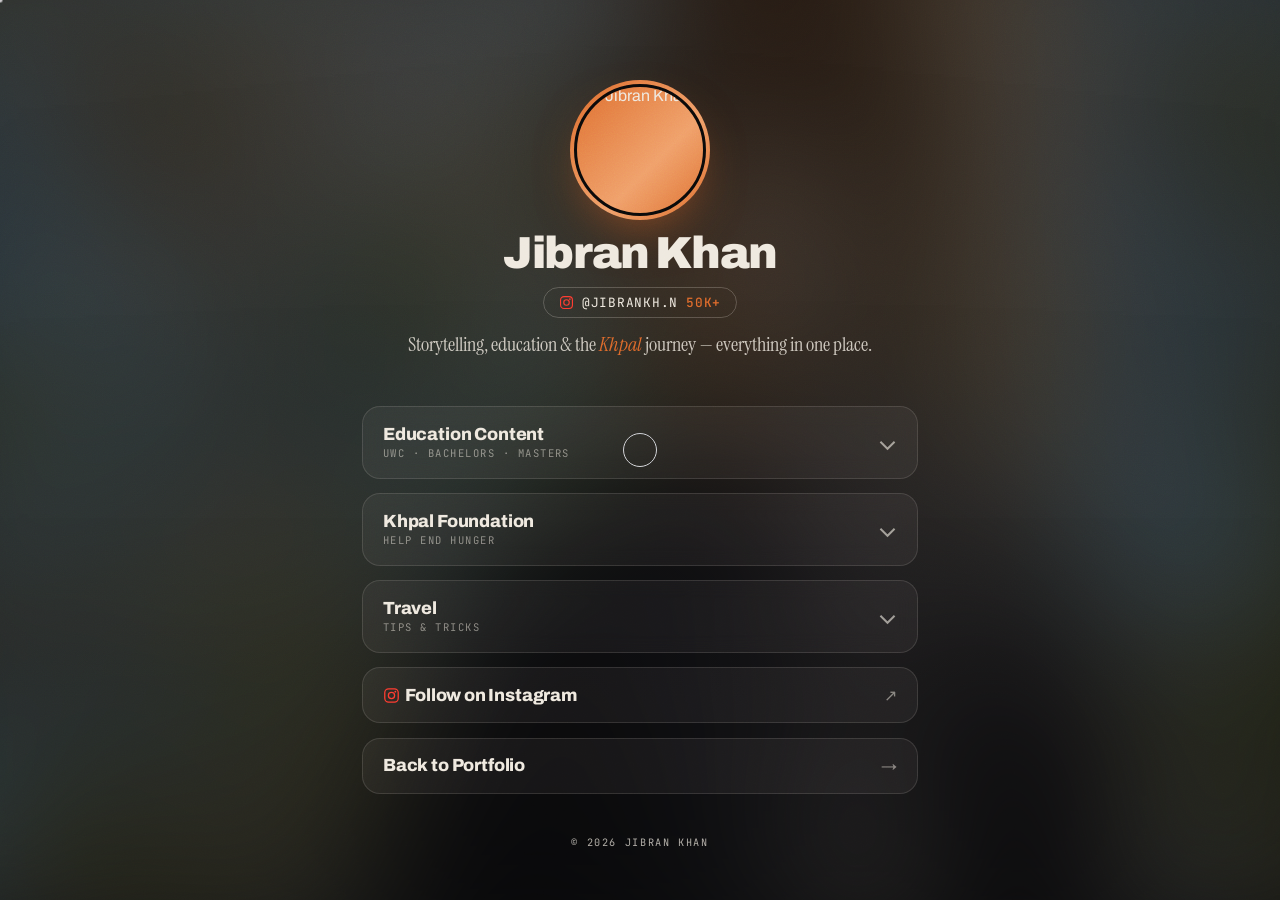
==== commit 7b317b4c: "Remove 'Buy me a coffee' link from hub" ====
--- a/hub.html
+++ b/hub.html
@@ -76,13 +76,13 @@
                 <a class="vid" href="https://www.instagram.com/reel/DXOM32TDhwf/" target="_blank" rel="noopener" data-cursor="hover">
                   <img src="images/thumbnails/uwc-1.png" alt="UWC — Part 1" loading="lazy" />
                 </a>
-                <a class="guide" href="https://docs.google.com/document/d/1DecJHCchgfVJRYCox07flyQ7dnB9rNLbdMj5_YCPIu4/edit" target="_blank" rel="noopener" data-cursor="hover">Read the guide <i aria-hidden="true">↗</i></a>
+                <a class="guide" href="https://docs.google.com/document/d/1DecJHCchgfVJRYCox07flyQ7dnB9rNLbdMj5_YCPIu4/edit" target="_blank" rel="noopener" data-cursor="hover">Read the documentation <i aria-hidden="true">↗</i></a>
               </div>
               <div class="vidcell">
                 <a class="vid" href="https://www.instagram.com/reel/DXb5HH2jkbR/" target="_blank" rel="noopener" data-cursor="hover">
                   <img src="images/thumbnails/uwc-2.png" alt="UWC — Part 2" loading="lazy" />
                 </a>
-                <a class="guide" href="https://docs.google.com/document/d/1HOTCfNK-o3dv5gvA166Jd7Br1DoWOuJv-GvWo9TR99k/edit" target="_blank" rel="noopener" data-cursor="hover">Read the guide <i aria-hidden="true">↗</i></a>
+                <a class="guide" href="https://docs.google.com/document/d/1HOTCfNK-o3dv5gvA166Jd7Br1DoWOuJv-GvWo9TR99k/edit" target="_blank" rel="noopener" data-cursor="hover">Read the documentation <i aria-hidden="true">↗</i></a>
               </div>
             </div>
           </section>
@@ -91,7 +91,7 @@
           <section class="edu">
             <div class="edu__head">
               <h2 class="edu__title">Road to Bachelors</h2>
-              <a class="guide guide--btn" href="https://docs.google.com/document/d/1YKrkdeISDWRM8Yb64d8vW_jr6S1me3--5SgvgspIZs8/edit" target="_blank" rel="noopener" data-cursor="hover">Read the guide <i aria-hidden="true">↗</i></a>
+              <a class="guide guide--btn" href="https://docs.google.com/document/d/1YKrkdeISDWRM8Yb64d8vW_jr6S1me3--5SgvgspIZs8/edit" target="_blank" rel="noopener" data-cursor="hover">Read the documentation <i aria-hidden="true">↗</i></a>
             </div>
             <div class="vidgrid">
               <div class="vidcell">
@@ -126,7 +126,7 @@
           <section class="edu">
             <div class="edu__head">
               <h2 class="edu__title">Road to Masters</h2>
-              <a class="guide guide--btn" href="https://docs.google.com/document/d/18kIe4hyveStu_sRpXbWLVpSFJSqjLRwXaGpQWWXiTBQ/edit" target="_blank" rel="noopener" data-cursor="hover">Read the guide <i aria-hidden="true">↗</i></a>
+              <a class="guide guide--btn" href="https://docs.google.com/document/d/18kIe4hyveStu_sRpXbWLVpSFJSqjLRwXaGpQWWXiTBQ/edit" target="_blank" rel="noopener" data-cursor="hover">Read the documentation <i aria-hidden="true">↗</i></a>
             </div>
             <div class="vidgrid">
               <div class="vidcell">
@@ -185,15 +185,6 @@
         </div>
       </details>
 
-      <!-- ===== Buy me a coffee ===== -->
-      <a class="hub__flat" href="https://buymeacoffee.com/jibranakhan" target="_blank" rel="noopener" data-cursor="hover">
-        <span class="drop__txt">
-          <span class="drop__title">Buy me a coffee</span>
-          <span class="drop__sub mono">SUPPORT ME AS A CREATOR</span>
-        </span>
-        <span class="link__arrow" aria-hidden="true">↗</span>
-      </a>
-
       <!-- Direct links -->
       <a class="hub__flat" href="https://instagram.com/jibrankh.n" target="_blank" rel="noopener" data-cursor="hover">
         <span class="drop__txt"><span class="drop__title"><svg class="ig-icon ig-icon--inline"><use href="#ig"/></svg> Follow on Instagram</span></span>
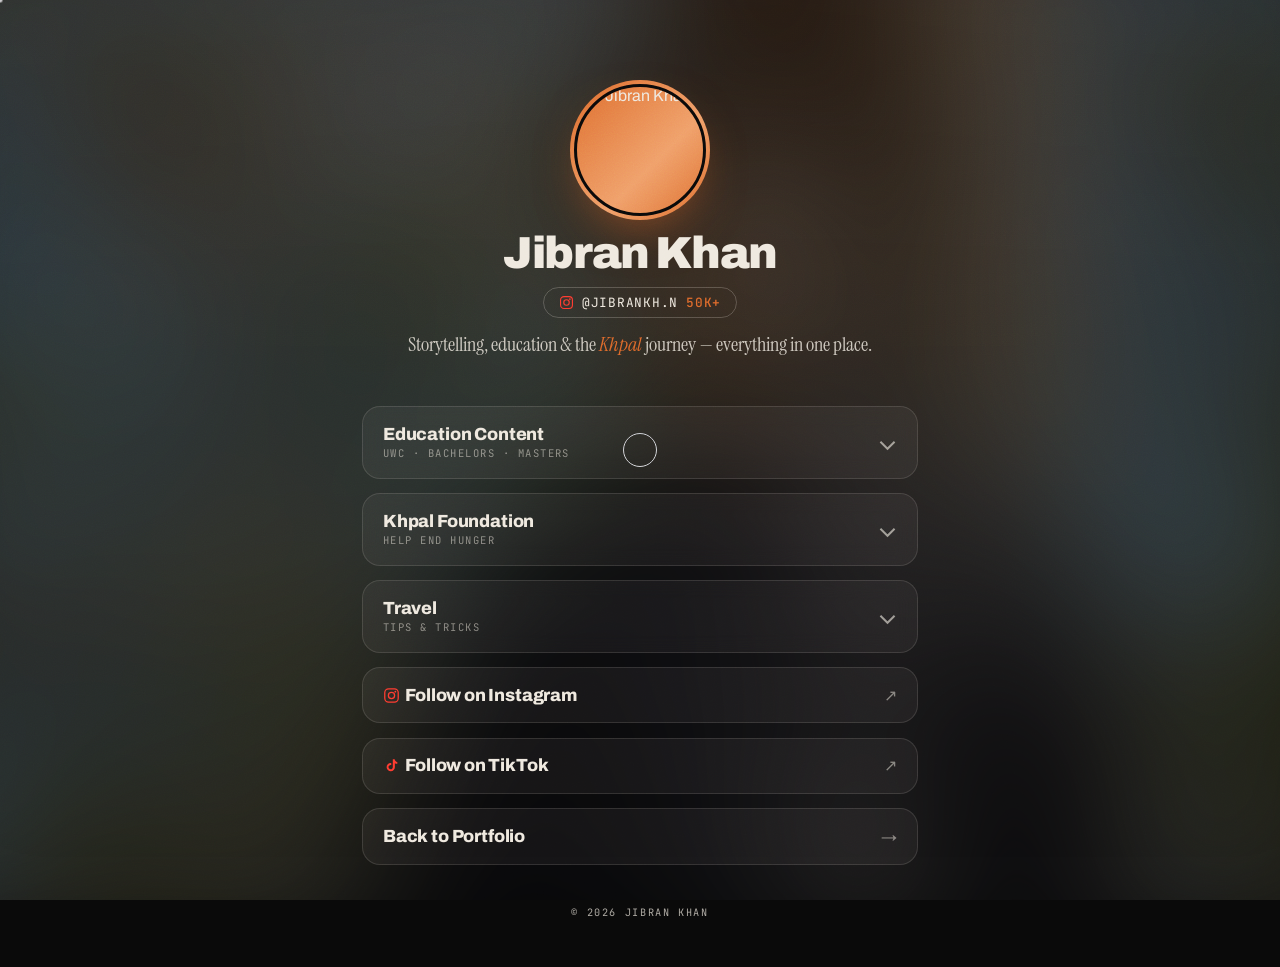
==== commit 03e50ff4: "Add TikTok links to hub and index footer" ====
--- a/hub.html
+++ b/hub.html
@@ -34,6 +34,7 @@
       <circle cx="17.4" cy="6.6" r="1.3" fill="currentColor"/>
     </symbol>
     <symbol id="play" viewBox="0 0 24 24"><path d="M8 5.5v13l11-6.5z" fill="currentColor"/></symbol>
+    <symbol id="tt" viewBox="0 0 24 24"><path d="M16.5 3c.26 2.02 1.63 3.66 3.7 3.98v2.55c-1.2.12-2.36-.19-3.42-.83v5.6c0 3.13-2.55 5.7-5.7 5.7S5.1 17.43 5.1 14.3s2.55-5.7 5.7-5.7c.3 0 .6.02.88.07v2.72c-.28-.1-.57-.15-.88-.15-1.66 0-3.02 1.36-3.02 3.03s1.36 3.02 3.02 3.02 3.05-1.32 3.05-2.98V3h2.65z" fill="currentColor"/></symbol>
   </svg>
 
   <main class="hub">
@@ -190,6 +191,10 @@
         <span class="drop__txt"><span class="drop__title"><svg class="ig-icon ig-icon--inline"><use href="#ig"/></svg> Follow on Instagram</span></span>
         <span class="link__arrow" aria-hidden="true">↗</span>
       </a>
+      <a class="hub__flat" href="https://www.tiktok.com/@jibrankh.n" target="_blank" rel="noopener" data-cursor="hover">
+        <span class="drop__txt"><span class="drop__title"><svg class="ig-icon ig-icon--inline"><use href="#tt"/></svg> Follow on TikTok</span></span>
+        <span class="link__arrow" aria-hidden="true">↗</span>
+      </a>
       <a class="hub__flat" href="index.html" data-cursor="hover">
         <span class="drop__txt"><span class="drop__title">Back to Portfolio</span></span>
         <span class="link__arrow" aria-hidden="true">→</span>
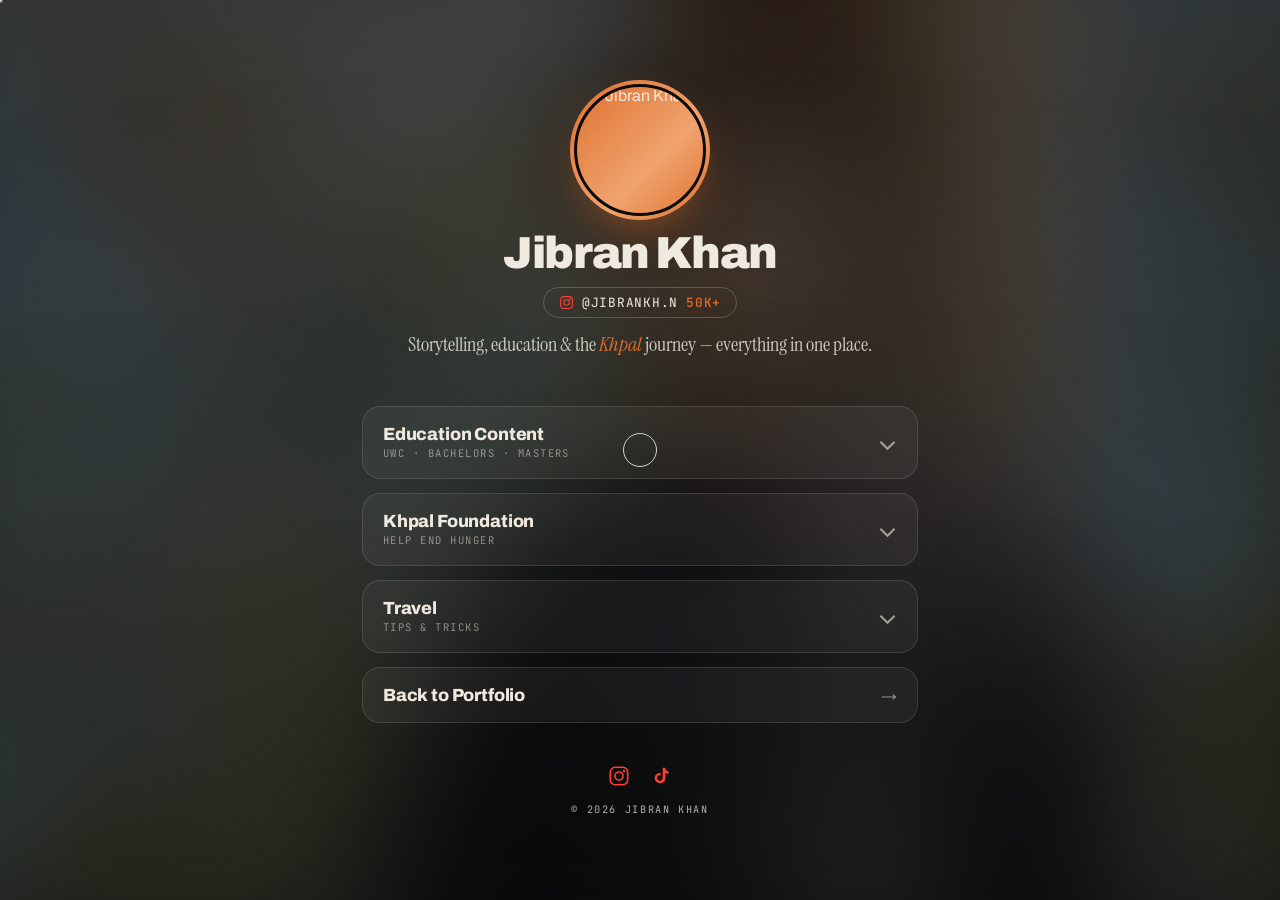
==== commit 87b08307: "Move IG/TikTok to footer icons next to copyright" ====
--- a/hub.html
+++ b/hub.html
@@ -14,7 +14,7 @@
   <link rel="preconnect" href="https://fonts.gstatic.com" crossorigin />
   <link href="https://fonts.googleapis.com/css2?family=Archivo:ital,wght@0,400;0,600;0,800;0,900;1,400&family=Instrument+Serif:ital@0;1&family=JetBrains+Mono:wght@400;500&display=swap" rel="stylesheet" />
   <link rel="stylesheet" href="css/style.css" />
-  <link rel="stylesheet" href="css/hub.css?v=5" />
+  <link rel="stylesheet" href="css/hub.css?v=6" />
   <script>document.documentElement.classList.add('js');</script>
 </head>
 <body class="hub-body">
@@ -186,15 +186,7 @@
         </div>
       </details>
 
-      <!-- Direct links -->
-      <a class="hub__flat" href="https://instagram.com/jibrankh.n" target="_blank" rel="noopener" data-cursor="hover">
-        <span class="drop__txt"><span class="drop__title"><svg class="ig-icon ig-icon--inline"><use href="#ig"/></svg> Follow on Instagram</span></span>
-        <span class="link__arrow" aria-hidden="true">↗</span>
-      </a>
-      <a class="hub__flat" href="https://www.tiktok.com/@jibrankh.n" target="_blank" rel="noopener" data-cursor="hover">
-        <span class="drop__txt"><span class="drop__title"><svg class="ig-icon ig-icon--inline"><use href="#tt"/></svg> Follow on TikTok</span></span>
-        <span class="link__arrow" aria-hidden="true">↗</span>
-      </a>
+      <!-- Back to portfolio -->
       <a class="hub__flat" href="index.html" data-cursor="hover">
         <span class="drop__txt"><span class="drop__title">Back to Portfolio</span></span>
         <span class="link__arrow" aria-hidden="true">→</span>
@@ -202,6 +194,10 @@
     </nav>
 
     <footer class="hub__foot">
+      <div class="hub__social">
+        <a href="https://instagram.com/jibrankh.n" target="_blank" rel="noopener" aria-label="Instagram" data-cursor="hover"><svg class="ig-icon"><use href="#ig"/></svg></a>
+        <a href="https://www.tiktok.com/@jibrankh.n" target="_blank" rel="noopener" aria-label="TikTok" data-cursor="hover"><svg class="ig-icon"><use href="#tt"/></svg></a>
+      </div>
       <span class="mono">© 2026 JIBRAN KHAN</span>
     </footer>
   </main>
--- a/css/hub.css
+++ b/css/hub.css
@@ -472,3 +472,22 @@
   font-size: 0.7rem;
   letter-spacing: 0.1em;
 }
+.hub__social {
+  display: flex;
+  justify-content: center;
+  gap: 1.3rem;
+  margin-bottom: 1rem;
+}
+.hub__social a {
+  color: rgba(239, 233, 223, 0.6);
+  display: inline-flex;
+  transition: color 0.25s var(--ease), transform 0.25s var(--ease);
+}
+.hub__social a:hover {
+  color: var(--accent);
+  transform: translateY(-2px);
+}
+.hub__social .ig-icon {
+  width: 22px;
+  height: 22px;
+}
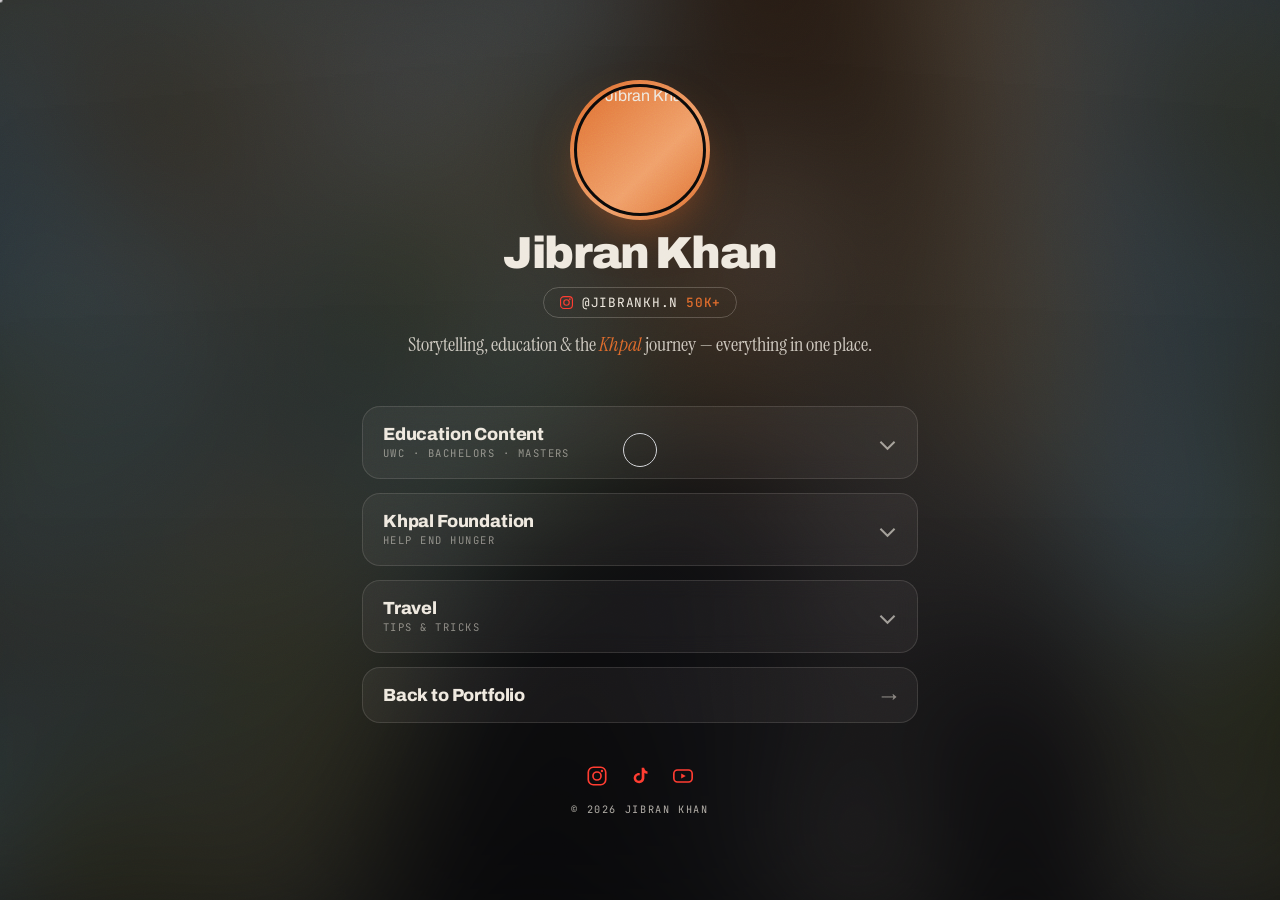
==== commit 692e8877: "Add YouTube links to hub and index footer" ====
--- a/hub.html
+++ b/hub.html
@@ -10,6 +10,10 @@
   <meta property="og:image" content="images/landing-jk.JPG" />
   <meta property="og:type" content="website" />
 
+  <link rel="icon" href="favicon.svg" type="image/svg+xml" />
+  <link rel="icon" href="favicon.ico" sizes="any" />
+  <link rel="apple-touch-icon" href="apple-touch-icon.png" />
+
   <link rel="preconnect" href="https://fonts.googleapis.com" />
   <link rel="preconnect" href="https://fonts.gstatic.com" crossorigin />
   <link href="https://fonts.googleapis.com/css2?family=Archivo:ital,wght@0,400;0,600;0,800;0,900;1,400&family=Instrument+Serif:ital@0;1&family=JetBrains+Mono:wght@400;500&display=swap" rel="stylesheet" />
@@ -35,6 +39,7 @@
     </symbol>
     <symbol id="play" viewBox="0 0 24 24"><path d="M8 5.5v13l11-6.5z" fill="currentColor"/></symbol>
     <symbol id="tt" viewBox="0 0 24 24"><path d="M16.5 3c.26 2.02 1.63 3.66 3.7 3.98v2.55c-1.2.12-2.36-.19-3.42-.83v5.6c0 3.13-2.55 5.7-5.7 5.7S5.1 17.43 5.1 14.3s2.55-5.7 5.7-5.7c.3 0 .6.02.88.07v2.72c-.28-.1-.57-.15-.88-.15-1.66 0-3.02 1.36-3.02 3.03s1.36 3.02 3.02 3.02 3.05-1.32 3.05-2.98V3h2.65z" fill="currentColor"/></symbol>
+    <symbol id="yt" viewBox="0 0 24 24"><rect x="2" y="5.5" width="20" height="13" rx="4" fill="none" stroke="currentColor" stroke-width="1.8"/><path d="M10 9.2v5.6l5-2.8z" fill="currentColor"/></symbol>
   </svg>
 
   <main class="hub">
@@ -139,7 +144,7 @@
           </section>
 
           <!-- Book a 1:1 (inside education) -->
-          <a class="hub__flat hub__flat--book" href="https://calendly.com/jibranakhan" target="_blank" rel="noopener" data-cursor="hover">
+          <a class="hub__flat hub__flat--book" href="https://calendly.com/jibranakhan/new-meeting" target="_blank" rel="noopener" data-cursor="hover">
             <span class="drop__txt">
               <span class="drop__title">Book a 1:1 call</span>
               <span class="drop__sub mono">STILL STUCK? GET PERSONAL HELP &amp; GUIDANCE</span>
@@ -197,6 +202,7 @@
       <div class="hub__social">
         <a href="https://instagram.com/jibrankh.n" target="_blank" rel="noopener" aria-label="Instagram" data-cursor="hover"><svg class="ig-icon"><use href="#ig"/></svg></a>
         <a href="https://www.tiktok.com/@jibrankh.n" target="_blank" rel="noopener" aria-label="TikTok" data-cursor="hover"><svg class="ig-icon"><use href="#tt"/></svg></a>
+        <a href="https://www.youtube.com/@JibranAKhan" target="_blank" rel="noopener" aria-label="YouTube" data-cursor="hover"><svg class="ig-icon"><use href="#yt"/></svg></a>
       </div>
       <span class="mono">© 2026 JIBRAN KHAN</span>
     </footer>
